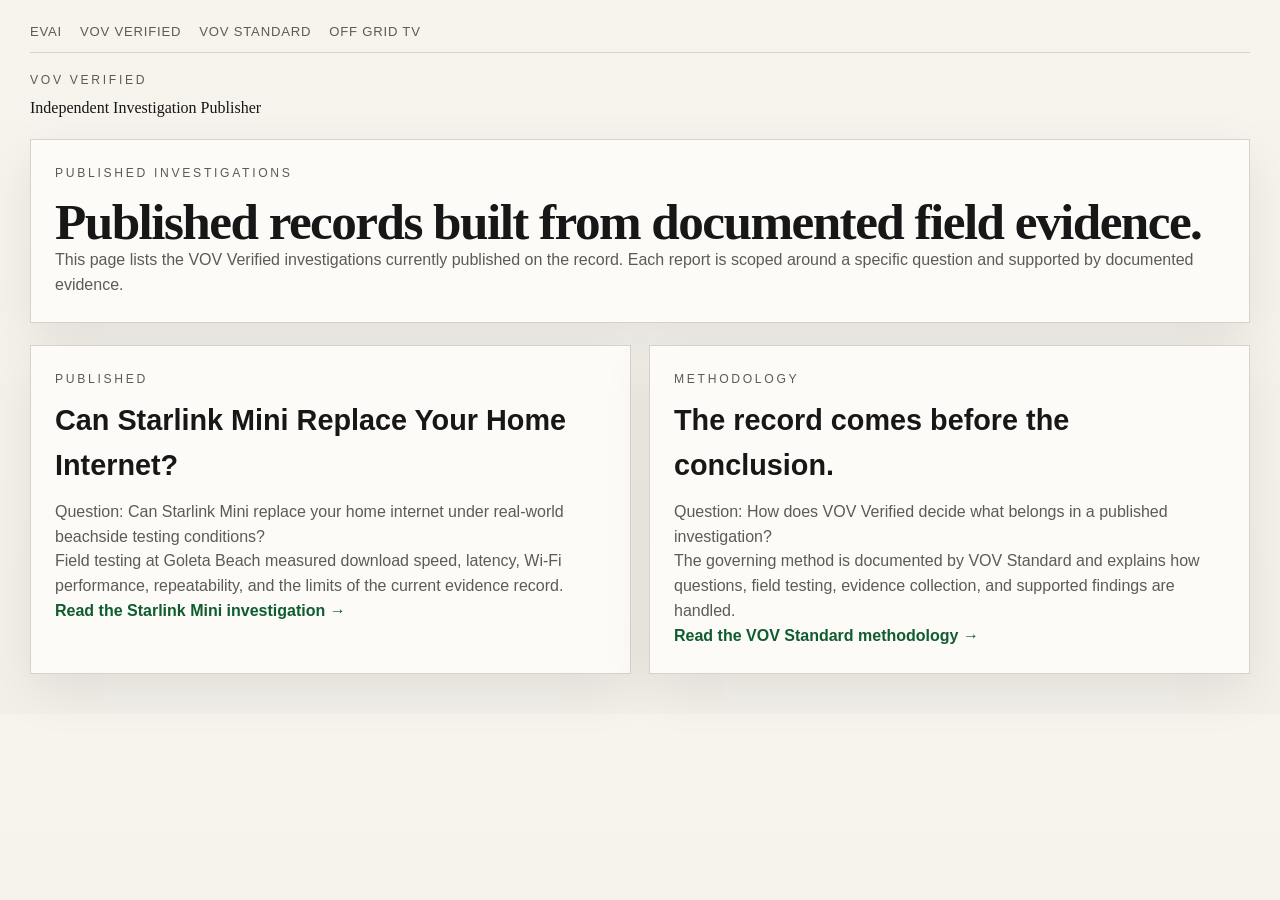
==== investigations/index.html @ 03675385 "Deploy VOV Standard from dcfeee6af4e584c41b19e3a8f8256d02857e1242" ====
<!DOCTYPE html>
<html lang="en">
<head>
    <meta charset="UTF-8">
    <meta name="viewport" content="width=device-width, initial-scale=1.0">
    <title>Published Investigations | VOV Verified</title>
    <meta name="description" content="Read the published VOV Verified investigations and the evidence-based product testing now available on the record.">
    <meta name="robots" content="index,follow">
    <link rel="canonical" href="https://vovverified.com/investigations/index.html">
    <meta property="og:type" content="website">
    <meta property="og:title" content="Published Investigations | VOV Verified">
    <meta property="og:description" content="Published investigations and field verification records from VOV Verified.">
    <meta property="og:url" content="https://vovverified.com/investigations/index.html">
    <meta property="og:site_name" content="VOV Verified">
    <meta property="og:image" content="https://vovverified.com/assets/Starlink%20speed%20test%20results/homepage%20starlink%20photo.jpeg">
    <meta property="og:image:width" content="2048">
    <meta property="og:image:height" content="1536">
    <meta name="twitter:card" content="summary_large_image">
    <meta name="twitter:title" content="Published Investigations | VOV Verified">
    <meta name="twitter:description" content="Published investigations and field verification records from VOV Verified.">
    <meta name="twitter:image" content="https://vovverified.com/assets/Starlink%20speed%20test%20results/homepage%20starlink%20photo.jpeg">
    <link rel="stylesheet" href="../websites/vovverified/style.css">
    <script type="application/ld+json">
        {
            "@context": "https://schema.org",
            "@graph": [
                {
                    "@type": "CollectionPage",
                    "name": "VOV Verified Published Investigations",
                    "url": "https://vovverified.com/investigations/index.html",
                    "description": "Published VOV Verified investigations available on the public record.",
                    "mainEntity": {
                        "@type": "ItemList",
                        "itemListElement": [
                            {
                                "@type": "ListItem",
                                "position": 1,
                                "url": "https://vovverified.com/investigations/starlink-mini.html",
                                "name": "Can Starlink Mini Replace Your Home Internet?"
                            }
                        ]
                    }
                }
            ]
        }
    </script>
</head>
<body>
    <div class="page-shell">
        <header class="top-bar" aria-label="Ecosystem navigation">
            <nav class="top-bar-nav">
                <a href="https://evai.us/">EVAI</a>
                <a href="../index.html">VOV Verified</a>
                <a href="https://vovstandard.com/">VOV Standard</a>
                <a href="https://offgridtv.com/">Off Grid TV</a>
            </nav>
        </header>

        <header class="masthead" aria-label="VOV Verified masthead">
            <p class="masthead-mark">VOV VERIFIED</p>
            <p class="masthead-subtitle">Independent Investigation Publisher</p>
        </header>

        <main class="published-shell">
            <section class="published-intro">
                <p class="section-kicker">Published Investigations</p>
                <h1>Published records built from documented field evidence.</h1>
                <p>This page lists the VOV Verified investigations currently published on the record. Each report is scoped around a specific question and supported by documented evidence.</p>
            </section>

            <section class="published-grid" aria-label="Published investigation cards">
                <article class="published-card">
                    <p class="section-kicker">Published</p>
                    <h2>Can Starlink Mini Replace Your Home Internet?</h2>
                    <p class="question">Question: Can Starlink Mini replace your home internet under real-world beachside testing conditions?</p>
                    <p>Field testing at Goleta Beach measured download speed, latency, Wi-Fi performance, repeatability, and the limits of the current evidence record.</p>
                    <a class="text-link" href="starlink-mini.html">Read the Starlink Mini investigation</a>
                </article>
                <article class="published-card">
                    <p class="section-kicker">Methodology</p>
                    <h2>The record comes before the conclusion.</h2>
                    <p class="question">Question: How does VOV Verified decide what belongs in a published investigation?</p>
                    <p>The governing method is documented by VOV Standard and explains how questions, field testing, evidence collection, and supported findings are handled.</p>
                    <a class="text-link" href="https://vovstandard.com/">Read the VOV Standard methodology</a>
                </article>
            </section>
        </main>
    </div>
</body>
</html>
---- websites/vovverified/style.css ----
:root {
    --page: #f3f0ea;
    --paper: #fcfbf8;
    --card: #ffffff;
    --ink: #171717;
    --muted: #5f5a52;
    --line: #d8d1c5;
    --line-strong: #b8af9f;
    --accent: #0f5d2f;
    --accent-soft: #e7f0e8;
    --dark: #121212;
    --shadow: 0 18px 48px rgba(18, 18, 18, 0.08);
    --max: 1220px;
}

* {
    box-sizing: border-box;
    margin: 0;
    padding: 0;
}

html {
    scroll-behavior: smooth;
}

body {
    background: linear-gradient(180deg, #f7f4ee 0%, var(--page) 100%);
    color: var(--ink);
    font-family: Aptos, "Segoe UI", Arial, sans-serif;
    line-height: 1.55;
}

a {
    color: inherit;
}

.page-shell {
    width: min(var(--max), calc(100% - 32px));
    margin: 0 auto;
    padding: 14px 0 40px;
}

.top-bar {
    border-bottom: 1px solid var(--line);
    padding: 8px 0 10px;
}

.top-bar-nav {
    display: flex;
    gap: 18px;
    flex-wrap: wrap;
    font-size: 0.82rem;
    letter-spacing: 0.06em;
    text-transform: uppercase;
}

.top-bar-nav a {
    color: var(--muted);
    text-decoration: none;
}

.top-bar-nav a:hover,
.top-bar-nav a[aria-current="page"] {
    color: var(--ink);
}

.masthead {
    padding: 18px 0 18px;
}

.masthead-mark,
.section-kicker {
    font-size: 0.76rem;
    letter-spacing: 0.22em;
    text-transform: uppercase;
    color: var(--muted);
}

.masthead-subtitle {
    margin-top: 6px;
    font-family: "Iowan Old Style", Georgia, serif;
    font-size: 1rem;
    color: var(--ink);
}

.cover-story,
.finding-card,
.evidence-gallery,
.standard-section,
.ecosystem-footer {
    background: var(--paper);
    border: 1px solid var(--line);
    box-shadow: var(--shadow);
}

.cover-story {
    position: relative;
    display: block;
    min-height: clamp(500px, 72svh, 860px);
    overflow: hidden;
    padding: 0;
    background: #0c0f14;
}

.cover-visual {
    margin: 0;
    position: absolute;
    inset: 0;
}

.cover-visual::after {
    content: "";
    position: absolute;
    inset: 0;
    background:
    linear-gradient(180deg, rgba(7, 10, 16, 0.05) 0%, rgba(7, 10, 16, 0.05) 40%, rgba(7, 10, 16, 0.22) 76%, rgba(7, 10, 16, 0.4) 100%),
    linear-gradient(90deg, rgba(7, 10, 16, 0.52) 0%, rgba(7, 10, 16, 0.34) 20%, rgba(7, 10, 16, 0.12) 44%, rgba(7, 10, 16, 0) 74%);
}

.cover-image {
    display: block;
    width: 100%;
    height: 100%;
    object-fit: cover;
    object-position: 52% 47%;
    background: #d8d1c5;
    transform: scale(1.01);
}

.cover-copy {
    position: relative;
    z-index: 1;
    display: flex;
    flex-direction: column;
    justify-content: flex-end;
    min-height: clamp(500px, 72svh, 860px);
    max-width: 650px;
    padding: clamp(28px, 4.6vw, 52px);
}

.cover-copy h1,
.finding-card h2,
.section-heading h2,
.ecosystem-stack h2,
.investigation-body h3 {
    font-family: "Iowan Old Style", Georgia, serif;
    font-weight: 600;
    letter-spacing: -0.03em;
    color: var(--ink);
}

.cover-copy h1 {
    font-size: clamp(2.9rem, 5.7vw, 5.35rem);
    line-height: 0.92;
    margin: 10px 0 18px;
    max-width: none;
    color: #f7f2e8;
    text-shadow: 0 10px 32px rgba(0, 0, 0, 0.34);
}

.cover-copy h1 span {
    display: block;
}

.cover-meta {
    list-style: none;
    display: grid;
    gap: 6px;
    margin: 0;
    padding: 0;
    max-width: 22ch;
    font-size: 0.82rem;
    letter-spacing: 0.11em;
    text-transform: uppercase;
    color: rgba(246, 241, 232, 0.82);
}

.cover-link,
.text-link {
    width: fit-content;
    color: var(--accent);
    text-decoration: none;
    font-weight: 600;
}

.cover-link::after,
.text-link::after {
    content: " →";
}

.cover-copy .section-kicker {
    color: rgba(246, 241, 232, 0.76);
    margin-bottom: 2px;
}

.cover-link {
    margin-top: 20px;
    padding: 0;
    border: 0;
    color: #f7f2e8;
    background: transparent;
    font-size: 0.98rem;
    letter-spacing: 0.03em;
    font-weight: 500;
}

.cover-link:hover {
    background: transparent;
    text-decoration: underline;
}

.cover-link:hover,
.text-link:hover {
    text-decoration: underline;
}

.finding-card,
.evidence-gallery,
.standard-section,
.ecosystem-footer {
    margin-top: 22px;
    padding: 28px;
}

.finding-card h2 {
    margin: 10px 0 14px;
    font-size: clamp(1.9rem, 3vw, 3rem);
    max-width: 24ch;
}

.finding-card p,
.flow-step p,
.investigation-body p,
.ecosystem-footer p,
.section-heading p {
    color: var(--muted);
}

.finding-card p {
    max-width: 58ch;
    margin-bottom: 14px;
}

.evidence-gallery {
    margin-top: 22px;
    padding: 28px;
}

.gallery-groups {
    display: grid;
    gap: 16px;
}

.gallery-group {
    background: var(--card);
    border: 1px solid var(--line);
    padding: 18px;
}

.gallery-group h3 {
    font-family: "Iowan Old Style", Georgia, serif;
    font-size: 1.28rem;
    letter-spacing: -0.01em;
    margin-bottom: 12px;
}

.gallery-grid {
    display: grid;
    grid-template-columns: repeat(auto-fit, minmax(130px, 160px));
    justify-content: start;
    gap: 12px;
}

.gallery-grid figure {
    background: #f7f4ee;
    border: 1px solid var(--line);
    overflow: hidden;
}

.gallery-grid img {
    display: block;
    width: 100%;
    height: 110px;
    object-fit: cover;
    object-position: center center;
    background: #d8d1c5;
}

/* Keep top generic speed tests cropped and centered. */
.gallery-group[aria-labelledby="google-tests-title"] .gallery-grid img {
    object-fit: cover;
    object-position: 50% 50%;
}

/* Show complete frames for Ookla and iPhone shots so key values stay centered. */
.gallery-group[aria-labelledby="ookla-tests-title"] .gallery-grid img,
.gallery-group[aria-labelledby="starlink-tests-title"] .gallery-grid img {
    object-fit: contain;
    background: #0b0b0b;
}

.gallery-group[aria-labelledby="ookla-tests-title"] .gallery-grid img {
    object-position: 50% 56%;
}

.gallery-group[aria-labelledby="starlink-tests-title"] .gallery-grid img {
    object-position: 50% 52%;
}

.gallery-grid figcaption {
    padding: 8px 10px;
    font-size: 0.84rem;
    letter-spacing: 0.04em;
    text-transform: uppercase;
    color: var(--muted);
}

.section-heading {
    margin-bottom: 22px;
}

.section-heading h2 {
    margin-top: 10px;
    font-size: clamp(1.8rem, 3vw, 2.8rem);
}

.standard-flow {
    display: grid;
    grid-template-columns: repeat(4, minmax(0, 1fr));
    gap: 18px;
    margin-bottom: 18px;
}

.flow-step {
    padding: 20px 18px;
    border-top: 2px solid var(--line-strong);
    background: var(--card);
}

.flow-step h3 {
    font-size: 1.1rem;
    margin-bottom: 8px;
}

.ecosystem-footer {
    display: grid;
    gap: 18px;
    background: #141414;
    color: #f2eee8;
    border-color: #141414;
}

.ecosystem-title-wrap {
    display: grid;
    gap: 6px;
}

.ecosystem-stack {
    display: flex;
    flex-wrap: wrap;
    align-items: center;
    gap: 10px 16px;
}

.ecosystem-stack h2 {
    font-size: 1rem;
    color: #ffffff;
}

.ecosystem-stack p {
    display: none;
}

.ecosystem-stack p,
.footer-meta p,
.ecosystem-footer .section-kicker {
    color: rgba(242, 238, 232, 0.74);
}

.stack-arrow {
    font-size: 1.35rem;
    color: #74b082;
}

.footer-meta {
    display: flex;
    flex-wrap: wrap;
    gap: 12px 20px;
    padding-top: 18px;
    border-top: 1px solid rgba(255, 255, 255, 0.14);
    font-size: 0.92rem;
}

.published-shell,
.article-shell {
    display: grid;
    gap: 22px;
}

.published-intro,
.published-card,
.article-header,
.article-panel,
.article-highlight,
.article-nav {
    background: var(--paper);
    border: 1px solid var(--line);
    box-shadow: var(--shadow);
}

.published-intro,
.published-card,
.article-header,
.article-panel,
.article-highlight,
.article-nav {
    padding: 24px;
}

.published-intro h1,
.article-header h1,
.article-panel h2 {
    font-family: "Iowan Old Style", Georgia, serif;
    font-weight: 600;
    letter-spacing: -0.03em;
    color: var(--ink);
}

.published-intro h1,
.article-header h1 {
    margin-top: 12px;
    font-size: clamp(2.2rem, 4vw, 4rem);
    line-height: 1.04;
}

.published-intro p,
.published-card p,
.article-header p,
.article-panel p,
.article-panel li,
.article-highlight p,
.article-nav p {
    color: var(--muted);
}

.published-grid {
    display: grid;
    grid-template-columns: repeat(2, minmax(0, 1fr));
    gap: 18px;
}

.published-card h2,
.article-panel h2 {
    margin: 10px 0 12px;
    font-size: 1.8rem;
}

.published-card .question,
.article-panel ul,
.article-panel ol {
    margin-top: 10px;
}

.published-card .text-link {
    margin-top: 12px;
}

.article-header-meta {
    display: flex;
    flex-wrap: wrap;
    gap: 10px 16px;
    margin-top: 16px;
    padding-top: 16px;
    border-top: 1px solid var(--line);
    color: var(--muted);
    font-size: 0.94rem;
}

.article-highlight h2 {
    margin-bottom: 10px;
    font-size: 1.5rem;
}

.article-nav {
    display: flex;
    justify-content: space-between;
    gap: 16px;
    align-items: center;
}

.article-nav-links {
    display: flex;
    flex-wrap: wrap;
    gap: 12px 18px;
}

@media (max-width: 1024px) {
    .cover-story,
    .standard-flow,
    .published-grid {
        grid-template-columns: 1fr;
    }
}

@media (max-width: 720px) {
    .page-shell {
        width: min(var(--max), calc(100% - 20px));
        padding-bottom: 24px;
    }

    .cover-story,
    .finding-card,
    .evidence-gallery,
    .standard-section,
    .ecosystem-footer,
    .published-intro,
    .published-card,
    .article-header,
    .article-panel,
    .article-highlight,
    .article-nav {
        padding: 20px;
    }

    .cover-meta,
    .footer-meta,
    .top-bar-nav,
    .article-header-meta,
    .article-nav,
    .ecosystem-stack {
        flex-direction: column;
        gap: 8px;
    }

    .cover-image {
        min-height: 280px;
        object-position: 58% 46%;
    }

    .cover-story {
        min-height: 78svh;
    }

    .cover-copy {
        min-height: 78svh;
        max-width: none;
        padding: 22px 18px 24px;
    }

    .cover-copy .section-kicker {
        margin-bottom: 4px;
    }

    .cover-copy h1 {
        font-size: clamp(2.45rem, 11.4vw, 3.7rem);
        line-height: 0.9;
        margin: 8px 0 16px;
    }

    .cover-meta {
        max-width: 17ch;
        gap: 5px;
        font-size: 0.72rem;
        letter-spacing: 0.09em;
    }

    .cover-link {
        margin-top: 18px;
        font-size: 0.94rem;
    }

    .cover-story,
    .cover-copy {
        min-height: 72svh;
    }

    .cover-copy {
        padding: 22px;
    }

    .cover-copy h1 {
        font-size: clamp(2.6rem, 12vw, 4rem);
        max-width: 9ch;
    }

    .cover-meta {
        font-size: 0.76rem;
        gap: 6px;
        letter-spacing: 0.07em;
    }
}
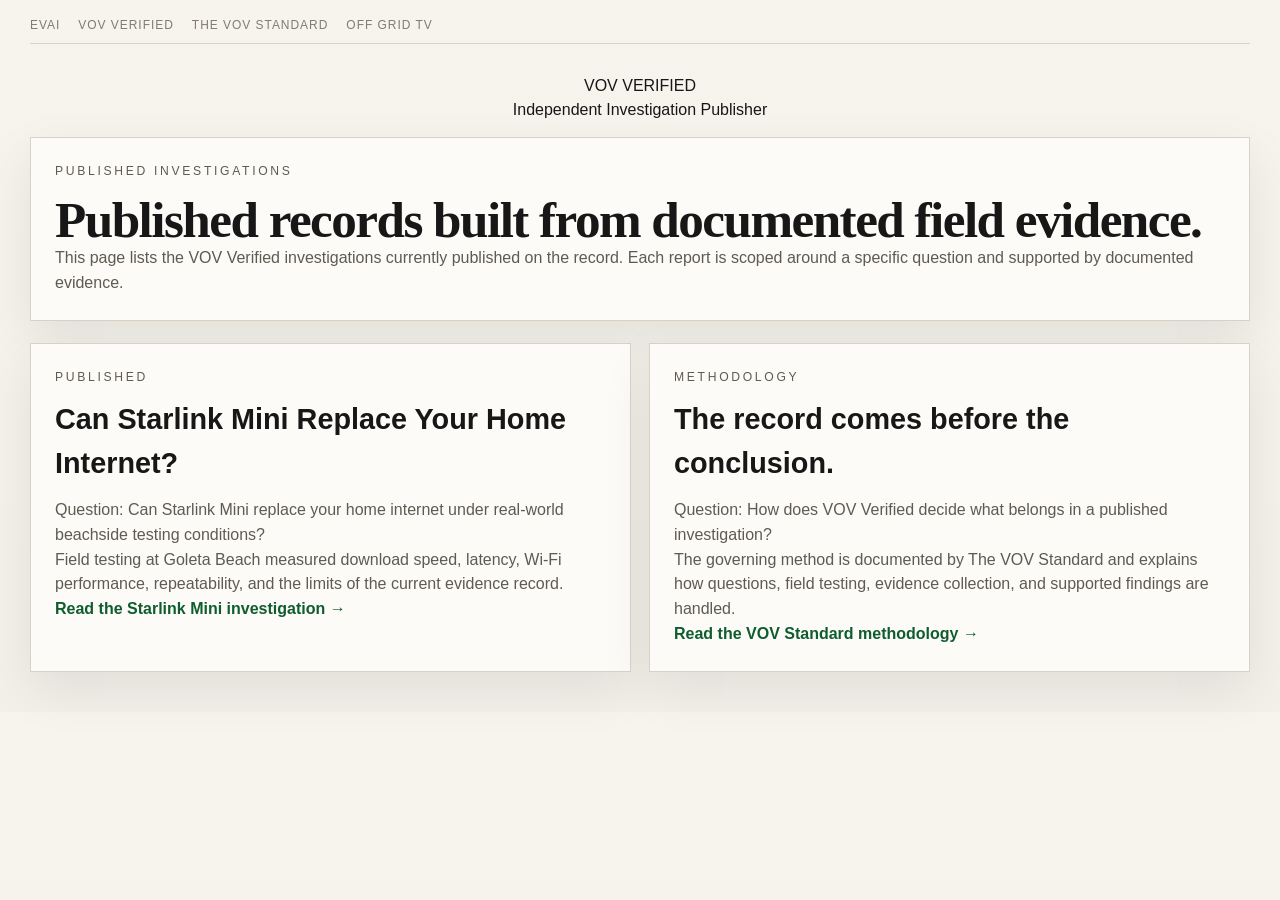
==== commit 49c58a77: "Deploy VOV Standard from 675ca9291c90c87dd1dd827d6e13cd3cc3e73765" ====
--- a/investigations/index.html
+++ b/investigations/index.html
@@ -51,7 +51,7 @@
             <nav class="top-bar-nav">
                 <a href="https://evai.us/">EVAI</a>
                 <a href="../index.html">VOV Verified</a>
-                <a href="https://vovstandard.com/">VOV Standard</a>
+                <a href="https://vovstandard.com/">The VOV Standard</a>
                 <a href="https://offgridtv.com/">Off Grid TV</a>
             </nav>
         </header>
@@ -80,7 +80,7 @@
                     <p class="section-kicker">Methodology</p>
                     <h2>The record comes before the conclusion.</h2>
                     <p class="question">Question: How does VOV Verified decide what belongs in a published investigation?</p>
-                    <p>The governing method is documented by VOV Standard and explains how questions, field testing, evidence collection, and supported findings are handled.</p>
+                    <p>The governing method is documented by The VOV Standard and explains how questions, field testing, evidence collection, and supported findings are handled.</p>
                     <a class="text-link" href="https://vovstandard.com/">Read the VOV Standard methodology</a>
                 </article>
             </section>
--- a/websites/vovverified/style.css
+++ b/websites/vovverified/style.css
@@ -37,38 +37,146 @@
 .page-shell {
     width: min(var(--max), calc(100% - 32px));
     margin: 0 auto;
-    padding: 14px 0 40px;
+    padding: 10px 0 40px;
+}
+
+.ecosystem-top {
+    background: var(--paper);
+    border: 1px solid var(--line);
+    box-shadow: var(--shadow);
+    border-radius: 14px;
+    padding: 18px 18px 16px;
+    text-align: center;
+}
+
+.ecosystem-top-bar {
+    display: flex;
+    justify-content: center;
+    flex-wrap: wrap;
+    gap: 8px;
+    margin-bottom: 12px;
+}
+
+.ecosystem-chip {
+    border: 1px solid var(--line-strong);
+    border-radius: 999px;
+    padding: 6px 12px;
+    font-size: 0.75rem;
+    letter-spacing: 0.08em;
+    text-transform: uppercase;
+    text-decoration: none;
+    color: var(--muted);
+    background: #f7f4ee;
+}
+
+.ecosystem-chip-active {
+    background: var(--ink);
+    color: #ffffff;
+    border-color: var(--ink);
+}
+
+.ecosystem-overline {
+    margin-top: 6px;
+    font-size: 0.72rem;
+    letter-spacing: 0.2em;
+    text-transform: uppercase;
+    color: #4f4a43;
+}
+
+.ecosystem-title {
+    margin-top: 16px;
+    font-family: "Iowan Old Style", Georgia, serif;
+    font-size: 1.12rem;
+    font-weight: 500;
+    letter-spacing: 0.06em;
+    color: var(--ink);
+    text-transform: uppercase;
+}
+
+.ecosystem-subtitle {
+    margin-top: 7px;
+    font-family: "Iowan Old Style", Georgia, serif;
+    font-size: 1.02rem;
+    font-weight: 500;
+    letter-spacing: 0.05em;
+    color: var(--ink);
+    text-transform: uppercase;
+    white-space: nowrap;
+}
+
+.ecosystem-subtitle span {
+    font-weight: 700;
+}
+
+.ecosystem-footer-new {
+    margin-top: 22px;
+    padding: 28px;
+    text-align: center;
+    background: var(--paper);
+    border: 1px solid var(--line);
+    border-radius: 14px;
+    box-shadow: var(--shadow);
+}
+
+.ecosystem-link-row {
+    margin-top: 12px;
+    display: flex;
+    justify-content: center;
+    flex-wrap: wrap;
+    gap: 10px 16px;
+}
+
+.ecosystem-link-row a {
+    text-decoration: none;
+    color: var(--muted);
+    font-weight: 700;
+    letter-spacing: 0.08em;
+    font-size: 0.78rem;
+    text-transform: uppercase;
+}
+
+.ecosystem-link-row a:hover {
+    text-decoration: underline;
 }
 
 .top-bar {
     border-bottom: 1px solid var(--line);
-    padding: 8px 0 10px;
+    padding: 6px 0 8px;
 }
 
 .top-bar-nav {
     display: flex;
     gap: 18px;
     flex-wrap: wrap;
-    font-size: 0.82rem;
-    letter-spacing: 0.06em;
+    font-size: 0.75rem;
+    letter-spacing: 0.08em;
     text-transform: uppercase;
 }
 
 .top-bar-nav a {
     color: var(--muted);
     text-decoration: none;
+    opacity: 0.78;
 }
 
 .top-bar-nav a:hover,
 .top-bar-nav a[aria-current="page"] {
-    color: var(--ink);
+    color: var(--muted);
+    opacity: 1;
 }
 
 .masthead {
-    padding: 18px 0 18px;
-}
-
-.masthead-mark,
+    padding: 30px 0 14px;
+    text-align: center;
+}
+
+.bookend-logo {
+    display: block;
+    width: clamp(150px, 16.5vw, 220px);
+    height: auto;
+    margin: 0 auto 10px;
+}
+
 .section-kicker {
     font-size: 0.76rem;
     letter-spacing: 0.22em;
@@ -76,10 +184,118 @@
     color: var(--muted);
 }
 
-.masthead-subtitle {
+.masthead-publication {
+    font-family: "Iowan Old Style", Georgia, serif;
+    font-size: 1.38rem;
+    font-weight: 600;
+    letter-spacing: 0.19em;
+    text-transform: uppercase;
+    color: var(--ink);
+}
+
+.masthead-ecosystem,
+.footer-ecosystem {
     margin-top: 6px;
+    font-size: 0.72rem;
+    letter-spacing: 0.2em;
+    text-transform: uppercase;
+    color: #4f4a43;
+}
+
+.masthead-thesis,
+.footer-thesis {
+    margin-top: 16px;
     font-family: "Iowan Old Style", Georgia, serif;
-    font-size: 1rem;
+    font-size: 1.12rem;
+    font-weight: 500;
+    letter-spacing: 0.06em;
+    color: var(--ink);
+    text-transform: uppercase;
+}
+
+.masthead-verified,
+.footer-verified {
+    font-weight: 700;
+}
+
+.masthead-process,
+.footer-process {
+    margin-top: 7px;
+    font-family: "Iowan Old Style", Georgia, serif;
+    font-size: 1.02rem;
+    font-weight: 500;
+    letter-spacing: 0.05em;
+    color: var(--ink);
+    text-transform: uppercase;
+    white-space: nowrap;
+}
+
+.masthead-entity,
+.footer-entity {
+    margin-top: 12px;
+    font-size: 0.87rem;
+    font-weight: 600;
+    letter-spacing: 0.2em;
+    text-transform: uppercase;
+    color: var(--muted);
+}
+
+.entity-link {
+    text-decoration: none;
+    transition: transform 140ms ease;
+}
+
+.entity-link:hover {
+    text-decoration: none;
+    transform: scale(1.035);
+}
+
+.masthead-standard,
+.masthead-publisher,
+.footer-standard,
+.footer-publisher {
+    display: block;
+    width: 16rem;
+    text-align: center;
+    margin-left: auto;
+    margin-right: auto;
+}
+
+.masthead-standard,
+.footer-standard {
+    font-size: 1.1745rem;
+    text-transform: none;
+    white-space: nowrap;
+}
+
+.masthead-publisher,
+.footer-publisher {
+    font-size: 1.1745rem;
+    color: #433f39;
+}
+
+.masthead-entity + .masthead-entity,
+.footer-entity + .footer-entity {
+    margin-top: 4px;
+}
+
+.masthead-rule {
+    width: min(620px, 100%);
+    margin: 17px auto 14px;
+    border: 0;
+    border-top: 1px solid var(--line-strong);
+}
+
+.masthead-publication {
+    font-size: 1.15rem;
+    letter-spacing: 0.24em;
+}
+
+.footer-copyright {
+    margin-top: 12px;
+    font-size: 0.82rem;
+    letter-spacing: 0.08em;
+    text-transform: uppercase;
     color: var(--ink);
 }
 
@@ -87,7 +303,7 @@
 .finding-card,
 .evidence-gallery,
 .standard-section,
-.ecosystem-footer {
+.ecosystem-footer-new {
     background: var(--paper);
     border: 1px solid var(--line);
     box-shadow: var(--shadow);
@@ -122,7 +338,7 @@
     width: 100%;
     height: 100%;
     object-fit: cover;
-    object-position: 52% 47%;
+    object-position: 52% 60%;
     background: #d8d1c5;
     transform: scale(1.01);
 }
@@ -217,7 +433,7 @@
 .finding-card,
 .evidence-gallery,
 .standard-section,
-.ecosystem-footer {
+.ecosystem-footer-new {
     margin-top: 22px;
     padding: 28px;
 }
@@ -231,7 +447,6 @@
 .finding-card p,
 .flow-step p,
 .investigation-body p,
-.ecosystem-footer p,
 .section-heading p {
     color: var(--muted);
 }
@@ -340,55 +555,6 @@
 .flow-step h3 {
     font-size: 1.1rem;
     margin-bottom: 8px;
-}
-
-.ecosystem-footer {
-    display: grid;
-    gap: 18px;
-    background: #141414;
-    color: #f2eee8;
-    border-color: #141414;
-}
-
-.ecosystem-title-wrap {
-    display: grid;
-    gap: 6px;
-}
-
-.ecosystem-stack {
-    display: flex;
-    flex-wrap: wrap;
-    align-items: center;
-    gap: 10px 16px;
-}
-
-.ecosystem-stack h2 {
-    font-size: 1rem;
-    color: #ffffff;
-}
-
-.ecosystem-stack p {
-    display: none;
-}
-
-.ecosystem-stack p,
-.footer-meta p,
-.ecosystem-footer .section-kicker {
-    color: rgba(242, 238, 232, 0.74);
-}
-
-.stack-arrow {
-    font-size: 1.35rem;
-    color: #74b082;
-}
-
-.footer-meta {
-    display: flex;
-    flex-wrap: wrap;
-    gap: 12px 20px;
-    padding-top: 18px;
-    border-top: 1px solid rgba(255, 255, 255, 0.14);
-    font-size: 0.92rem;
 }
 
 .published-shell,
@@ -512,7 +678,8 @@
     .finding-card,
     .evidence-gallery,
     .standard-section,
-    .ecosystem-footer,
+    .ecosystem-footer-new,
+    .ecosystem-top,
     .published-intro,
     .published-card,
     .article-header,
@@ -534,7 +701,7 @@
 
     .cover-image {
         min-height: 280px;
-        object-position: 58% 46%;
+        object-position: 58% 58%;
     }
 
     .cover-story {
@@ -588,4 +755,15 @@
         gap: 6px;
         letter-spacing: 0.07em;
     }
-}
+
+    .masthead-process,
+    .footer-process,
+    .ecosystem-subtitle {
+        white-space: normal;
+    }
+
+    .bookend-logo {
+        width: clamp(132px, 42vw, 186px);
+        margin-bottom: 8px;
+    }
+}
